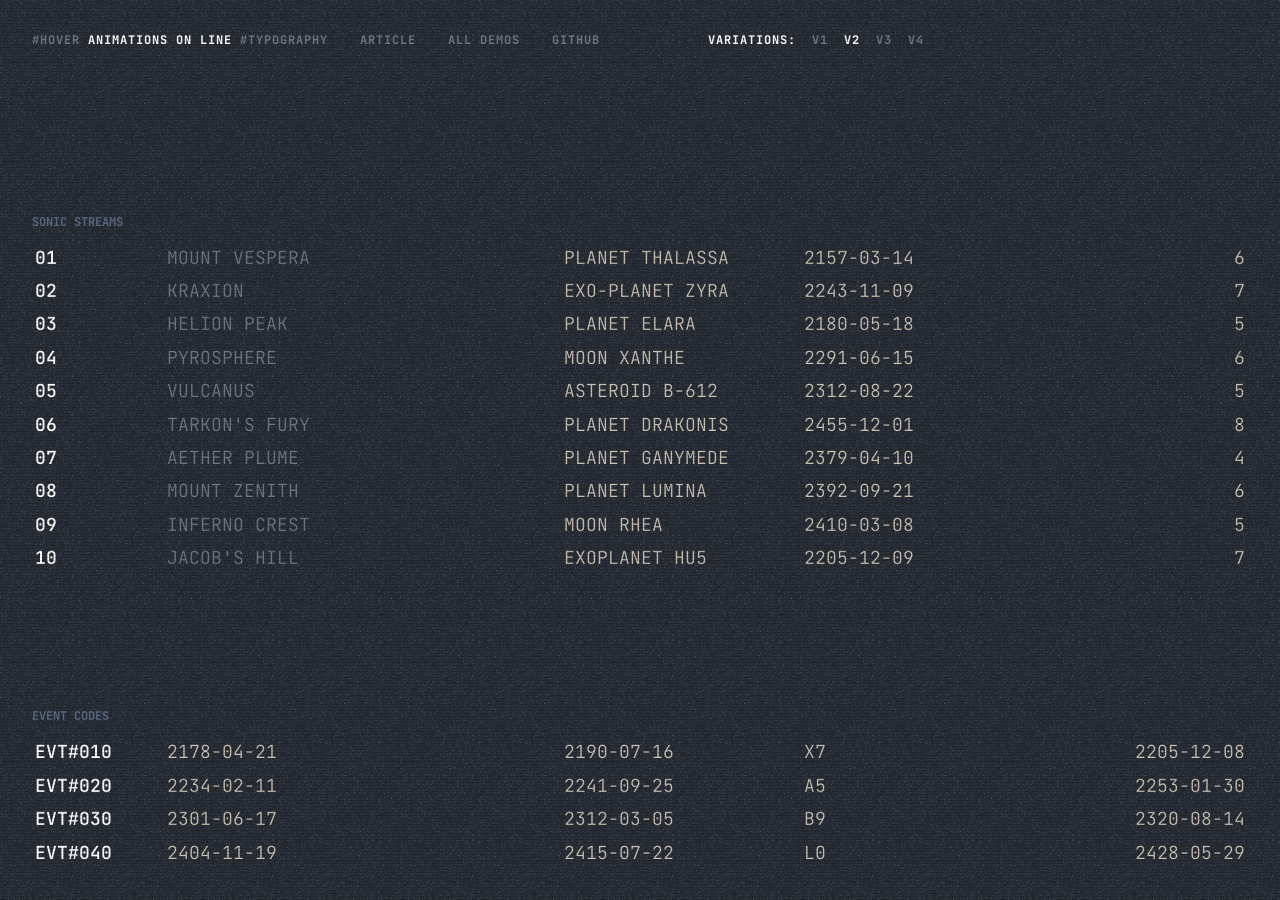
==== index2.html @ 33e53700 "Replace spans with links in list items Updated list items to include links for various locations." ====
<!DOCTYPE html>
<html lang="en" class="no-js loading">
  <head>
    <meta charset="UTF-8" />
    <meta name="viewport" content="width=device-width, initial-scale=1">
    <title>Line Text Hover Animations | Demo 2 | Codrops</title>
    <meta name="description" content="" />
    <meta name="keywords" content="" />
    <meta name="author" content="Codrops" />
    <link rel="shortcut icon" href="favicon.ico">
    <link rel="preconnect" href="https://fonts.googleapis.com">
    <link rel="preconnect" href="https://fonts.gstatic.com" crossorigin>
    <link href="https://fonts.googleapis.com/css2?family=JetBrains+Mono:ital,wght@0,100..800;1,100..800&family=Nanum+Gothic+Coding&display=swap" rel="stylesheet">
    <link rel="stylesheet" type="text/css" href="css/base.css" />
    <script>document.documentElement.className="js";</script>
    <script src="//tympanus.net/codrops/adpacks/analytics.js"></script>
  </head>
  <body class="demo-2">
    <main>
      <header class="frame">
        <h1 class="frame__title hover-effect hover-effect--bg"><a class="hover-effect hover-effect--bg" href="https://tympanus.net/codrops/demos/?tag=hover">#Hover</a> Animations on Line <a class="hover-effect hover-effect--bg" href="https://tympanus.net/codrops/demos/?tag=typography">#Typography</a></h1> 
        <a class="frame__back hover-effect hover-effect--bg" href="https://tympanus.net/codrops/?p=78645">Article</a>
        <a class="frame__archive hover-effect hover-effect--bg" href="https://tympanus.net/codrops/demos/">All demos</a>
        <a class="frame__github hover-effect hover-effect--bg" href="https://github.com/codrops/LineTextHoverAnimations/">GitHub</a>
        <nav class="frame__demos">
          <span>Variations:</span>
          <a class="hover-effect hover-effect--bg" href="index.html">V1</a>
          <span>V2</span>
          <a class="hover-effect hover-effect--bg" href="index3.html">V3</a>
          <a class="hover-effect hover-effect--bg" href="index4.html">V4</a>
        </nav>
      </header>
      <section class="content">
        <h2 class="content__title">Sonic Streams</h2>
        <ul class="list list--bg list--bg-west">
            <li class="list__item">
              <span class="list__item-col hover-effect hover-effect--bg"><a href="#">Mount Vespera</a></span>
              <span class="list__item-col hover-effect hover-effect--bg">Planet Thalassa</span>
              <span class="list__item-col hover-effect hover-effect--bg">2157-03-14</span>
              <span class="list__item-col hover-effect hover-effect--bg">6</span>
          </li>
          <li class="list__item">
              <span class="list__item-col hover-effect hover-effect--bg"><a href="#">Kraxion</a></span>
              <span class="list__item-col hover-effect hover-effect--bg">Exo-Planet Zyra</span>
              <span class="list__item-col hover-effect hover-effect--bg">2243-11-09</span>
              <span class="list__item-col hover-effect hover-effect--bg">7</span>
          </li>
          <li class="list__item">
              <span class="list__item-col hover-effect hover-effect--bg"><a href="#">Helion Peak</a></span>
              <span class="list__item-col hover-effect hover-effect--bg">Planet Elara</span>
              <span class="list__item-col hover-effect hover-effect--bg">2180-05-18</span>
              <span class="list__item-col hover-effect hover-effect--bg">5</span>
          </li>
          <li class="list__item">
              <span class="list__item-col hover-effect hover-effect--bg"><a href="#">Pyrosphere</a></span>
              <span class="list__item-col hover-effect hover-effect--bg">Moon Xanthe</span>
              <span class="list__item-col hover-effect hover-effect--bg">2291-06-15</span>
              <span class="list__item-col hover-effect hover-effect--bg">6</span>
          </li>
          <li class="list__item">
              <span class="list__item-col hover-effect hover-effect--bg"><a href="#">Vulcanus</a></span>
              <span class="list__item-col hover-effect hover-effect--bg">Asteroid B-612</span>
              <span class="list__item-col hover-effect hover-effect--bg">2312-08-22</span>
              <span class="list__item-col hover-effect hover-effect--bg">5</span>
          </li>
          <li class="list__item">
              <span class="list__item-col hover-effect hover-effect--bg"><a href="#">Tarkon's Fury</a></span>
              <span class="list__item-col hover-effect hover-effect--bg">Planet Drakonis</span>
              <span class="list__item-col hover-effect hover-effect--bg">2455-12-01</span>
              <span class="list__item-col hover-effect hover-effect--bg">8</span>
          </li>
          <li class="list__item">
              <span class="list__item-col hover-effect hover-effect--bg"><a href="#">Aether Plume</a></span>
              <span class="list__item-col hover-effect hover-effect--bg">Planet Ganymede</span>
              <span class="list__item-col hover-effect hover-effect--bg">2379-04-10</span>
              <span class="list__item-col hover-effect hover-effect--bg">4</span>
          </li>
          <li class="list__item">
              <span class="list__item-col hover-effect hover-effect--bg"><a href="#">Mount Zenith</a></span>
              <span class="list__item-col hover-effect hover-effect--bg">Planet Lumina</span>
              <span class="list__item-col hover-effect hover-effect--bg">2392-09-21</span>
              <span class="list__item-col hover-effect hover-effect--bg">6</span>
          </li>
          <li class="list__item">
              <span class="list__item-col hover-effect hover-effect--bg"><a href="#">Inferno Crest</a></span>
              <span class="list__item-col hover-effect hover-effect--bg">Moon Rhea</span>
              <span class="list__item-col hover-effect hover-effect--bg">2410-03-08</span>
              <span class="list__item-col hover-effect hover-effect--bg">5</span>
          </li>
          <li class="list__item">
              <span class="list__item-col hover-effect hover-effect--bg"><a href="#">Jacob's Hill</a></span>
              <span class="list__item-col hover-effect hover-effect--bg">Exoplanet HU5</span>
              <span class="list__item-col hover-effect hover-effect--bg">2205-12-09</span>
              <span class="list__item-col hover-effect hover-effect--bg">7</span>
          </li>
        </ul>
        <h2 class="content__title spacer">Event Codes</h2>
        <ul class="list list--alt">
          <li class="list__item">
            <span class="list__item-col hover-effect hover-effect--bg">2178-04-21</span>
            <span class="list__item-col hover-effect hover-effect--bg">2190-07-16</span>
            <span class="list__item-col hover-effect hover-effect--bg">X7</span>
            <span class="list__item-col hover-effect hover-effect--bg">2205-12-08</span>
          </li>
          <li class="list__item">
            <span class="list__item-col hover-effect hover-effect--bg">2234-02-11</span>
            <span class="list__item-col hover-effect hover-effect--bg">2241-09-25</span>
            <span class="list__item-col hover-effect hover-effect--bg">A5</span>
            <span class="list__item-col hover-effect hover-effect--bg">2253-01-30</span>
          </li>
          <li class="list__item">
            <span class="list__item-col hover-effect hover-effect--bg">2301-06-17</span>
            <span class="list__item-col hover-effect hover-effect--bg">2312-03-05</span>
            <span class="list__item-col hover-effect hover-effect--bg">B9</span>
            <span class="list__item-col hover-effect hover-effect--bg">2320-08-14</span>
          </li>
          <li class="list__item">
            <span class="list__item-col hover-effect hover-effect--bg">2404-11-19</span>
            <span class="list__item-col hover-effect hover-effect--bg">2415-07-22</span>
            <span class="list__item-col hover-effect hover-effect--bg">L0</span>
            <span class="list__item-col hover-effect hover-effect--bg">2428-05-29</span>
          </li>
        </ul>
      </section>
    </main>
    <script src="https://tympanus.net/codrops/adpacks/cda_sponsor.js"></script>
    <!-- JavaScript dependencies -->
    <!-- GSAP library -->
    <script src="js/gsap.min.js"></script>

    <!-- SplitType for text manipulation: https://github.com/lukePeavey/SplitType -->
    <script src="js/split-type.min.js"></script>

    <!-- Scripts for the effect -->
    <script type="module" src="js/effect-2/index.js"></script>
  </body>
</html>
---- css/base.css ----
*,
*::after,
*::before {
	box-sizing: border-box;
}

:root {
	font-size: 16px;
	--page-padding: 2rem;
	--color-text: #000;
	--color-bg: #fff;
	--color-link: rgba(0,0,0,0.8);
	--color-link-hover: #000;
	--color-list-item: #000;
	--color-title: #000;
	--color-number: #000;
  --color-bg-effect: white;
  --blendmode-effect: difference;
  --bg-blur: 0px;
  --font-size-list-item: 18px;
}

body {
	margin: 0;
	color: var(--color-text);
	background-color: var(--color-bg);
	font-family: "JetBrains Mono", monospace;
	font-weight: 300;
	font-optical-sizing: auto;
	text-transform: uppercase;
	-webkit-font-smoothing: antialiased;
	-moz-osx-font-smoothing: grayscale;
	min-height: 100vh;
}

body::after {
	content: '';
	position: absolute;
	top: 0;
	left: 0;
	height: 100%;
	width: 100%;
	background-image: repeating-linear-gradient(transparent, transparent 2px, #0000003d 3px);
	background-size: auto 100%;
	pointer-events: none;
}

.demo-2 {
	background-image: url(../img/noise.png);
	background-size: 100px, cover;
	background-position: 50% 50%;
	--color-text: #fff;
  --color-bg: #252a33;
  --color-link: #717781;
  --color-link-hover: #fff;
  --color-list-item: #c7c0b3;
  --color-title: #5b6b85;
  --color-number: #fff;
}

.demo-3 {
	--color-text: #fff;
	--color-bg: #1d2619;
	--color-link: #8adcc0;
	--color-link-hover: #fff;
	--color-list-item: #c5c5c5;
	--color-title: #41483e;
	--color-number: #fff;
}

.demo-4 {
	background-image: url(../img/noise.png), url(../img/bg.jpg);
	background-size: 100px, cover;
	background-position: 50% 50%;
	--color-text: #fff;
	--color-bg: #000;
	--color-link: #515151;
	--color-link-hover: #fff;
	--color-list-item: #ffffffd9;
	--color-title: #2d2d2d;
	--color-number: #615f60;
	--color-bg-effect: rgb(229 222 204 / 10%);
	--blendmode-effect: none;
	--bg-blur: 5px;
	--font-size-list-item: clamp(1rem, 4vw, 2rem);
}

.demo-4::after {
  display: none;
}

main {
	display: flex;
	flex-direction: column;
	min-height: 100vh;
	justify-content: space-between;
}

.demo-5 main {
	mix-blend-mode: difference;
}

a {
	text-decoration: none;
	color: var(--color-link);
	outline: none;
	cursor: pointer;
}

a:hover {
	text-decoration: none;
	color: var(--color-link-hover);
	outline: none;
}



 



/* Better focus styles from https://developer.mozilla.org/en-US/docs/Web/CSS/:focus-visible */
a:focus {
	/* Provide a fallback style for browsers
	 that don't support :focus-visible */
	outline: none;
}

a:focus-visible {
	/* Draw a very noticeable focus style for
	 keyboard-focus on browsers that do support
	 :focus-visible */
	outline: 2px solid red;
}

.unbutton {
	background: none;
	border: 0;
	padding: 0;
	margin: 0;
	font: inherit;
	cursor: pointer;
}

.unbutton:focus {
	outline: none;
}

.frame {
	font-size: 12px;
	font-weight: bold;
	letter-spacing: 1px;
	padding: var(--page-padding);
	position: relative;
	display: grid;
	grid-row-gap: 1rem;
	grid-column-gap: 2rem;
	align-items: start;
	pointer-events: none;
	justify-items: start;
	grid-template-columns: auto auto;
	grid-template-areas: 'title' 'archive' 'back' 'github' 'sponsor' 'demos';
}

.frame #cdawrap {
	justify-self: start;
}

.frame a {
  pointer-events: auto;
}

.frame__title {
  grid-area: title;
  font-size: inherit;
  font-weight: inherit;
  margin: 0;
}

.frame__back {
  grid-area: back;
  justify-self: start;
}

.frame__archive {
  grid-area: archive;
  justify-self: start;
}

.frame__sub {
  grid-area: sub;
}

.frame__github {
  grid-area: github;
}

.frame__tags {
  grid-area: tags;
}

.frame__hire {
  grid-area: hire;
}

.frame__demos {
	grid-area: demos;
	display: flex;
	gap: 1rem;
}

.content {
	display: flex;
	flex-direction: column;
	padding: 0 var(--page-padding) 2rem;
	justify-content: center;
}

.content__title {
	font-size: 12px;
	color: var(--color-title);
}

.spacer {
	margin-top: 15vh;
}

.list {
	margin: 0;
	padding: 0;
	width: 100%;
	list-style: none;
	display: flex;
	flex-direction: column;
	counter-reset: item 0;
}

.content p {
	padding: 5vh var(--page-padding) 0;
	font-size: 12px;
	max-width: 900px;
}

.list__item {
	font-size: var(--font-size-list-item);
	cursor: pointer;
	width: 100%;
	display: grid;
	color: var(--color-list-item);
	grid-column-gap: 2rem;
	padding: 0.5rem 0;
	grid-template-columns: 100%;
	justify-content: space-between;
	align-items: start;
	justify-items: start;
}

.demo-4 .list__item {
	padding: 0.85rem 0;
}

.list__item::before {
	color: var(--color-number);
  content: counter(item, decimal-leading-zero);
  counter-increment: item;
  font-weight: 500;
  padding: 3px 3px 0;
	line-height: 0.8;
}

.demo-4 .list__item::before {
	font-size: 0.8rem;
}

.list--alt .list__item::before {
  content: "EVT#" counter(item, decimal-leading-zero) "0";
}

.list__item-col {
	flex: none;
	padding: 3px 3px 0;
	line-height: 0.8;
}

.hover-effect .word {
  white-space: nowrap;
}

.hover-effect .char {
  position: relative
}

.hover-effect {
  font-kerning: none;
  position: relative;
  white-space: nowrap;
}

.hover-effect--cursor-square .char {
  --opa: 0;
}

.hover-effect--cursor-square .char::after {
	content: '';
	width: 1ch;
	top: 0;
	left: 0;
	position: absolute;
	opacity: var(--opa);
}

.hover-effect--cursor-square .char::after {
  background: currentColor;
  height: 100%;
}

.hover-effect--bg,
.hover-effect--bg-south {
  --anim: 0;
}

.hover-effect--bg::after,
.hover-effect--bg-south::after {
	content: '';
	position: absolute;
	left: 0;
	width: 100%;
	height: calc(100% + 3px);
	top: 0;
	background-color: var(--color-bg-effect);
	mix-blend-mode: var(--blendmode-effect);
	-webkit-backdrop-filter: blur(var(--bg-blur));
	backdrop-filter: blur(var(--bg-blur));
  transform-origin: 0% 50%;
	transform: scaleX(var(--anim));
}

.hover-effect--bg-south::after {
	z-index: -1;
	left: -8px;
	right: -8px;
	top: -8px;
	bottom: -8px;
	border-radius: 2px;
	height: auto;
	width: auto;
	transform-origin: 50% 100%;
	transform: scaleY(var(--anim));
}



  


@media screen and (min-width: 40em) {
	.list__item {
		grid-template-columns: auto 1fr 1fr 1fr auto;
	}
	
}

@media screen and (min-width: 53em) {
	.frame {
		grid-template-columns: auto auto auto auto 1fr 1fr;
		grid-template-areas: 'title back archive github demos sponsor';
	}
	.frame #cdawrap, 
	.frame__demos {
		justify-self: end;
	}
	.frame #cdawrap {
	  text-align: right;
	}
}

@media screen and (min-width: 73em) {
	.list__item {
		grid-template-columns: 100px 30% 1fr 1fr 1fr;
	}
	.demo-4 .list__item {
		grid-template-columns: 100px 1fr 1fr auto ;
	}
	.list__item-col:last-child {
		justify-self: end;
	}
}






/* --- Modal Styles --- */
      .media-modal {
        border: none;
        background: #111; /* Dark aesthetic background */
        color: #fff;
        padding: 0;
        width: 90%;
        max-width: 800px;
        border-radius: 8px;
        box-shadow: 0 20px 25px -5px rgba(0, 0, 0, 0.7);
        overflow: hidden;
      }

      /* Modal backdrop dimmer color */
      .media-modal::backdrop {
        background: rgba(0, 0, 0, 0.85);
        backdrop-filter: blur(4px);
      }

      .modal-header {
        display: flex;
        justify-content: flex-end;
        padding: 10px;
        background: #1a1a1a;
      }

      .close-modal-btn {
        background: transparent;
        border: none;
        color: #888;
        font-family: 'JetBrains Mono', monospace;
        cursor: pointer;
        font-size: 1rem;
        transition: color 0.2s;
      }

      .close-modal-btn:hover {
        color: #fff;
      }

      .modal-body {
        position: relative;
        padding-bottom: 56.25%; /* 16:9 Aspect Ratio */
        height: 0;
        overflow: hidden;
      }

      .modal-body iframe {
        position: absolute;
        top: 0;
        left: 0;
        width: 100%;
        height: 100%;
        border: 0;
      }

      /* Make row links look uniform without breaking typography layouts */
      .list__item-link {
        display: contents; 
        text-decoration: none;
        color: inherit;
        cursor: pointer;
      }
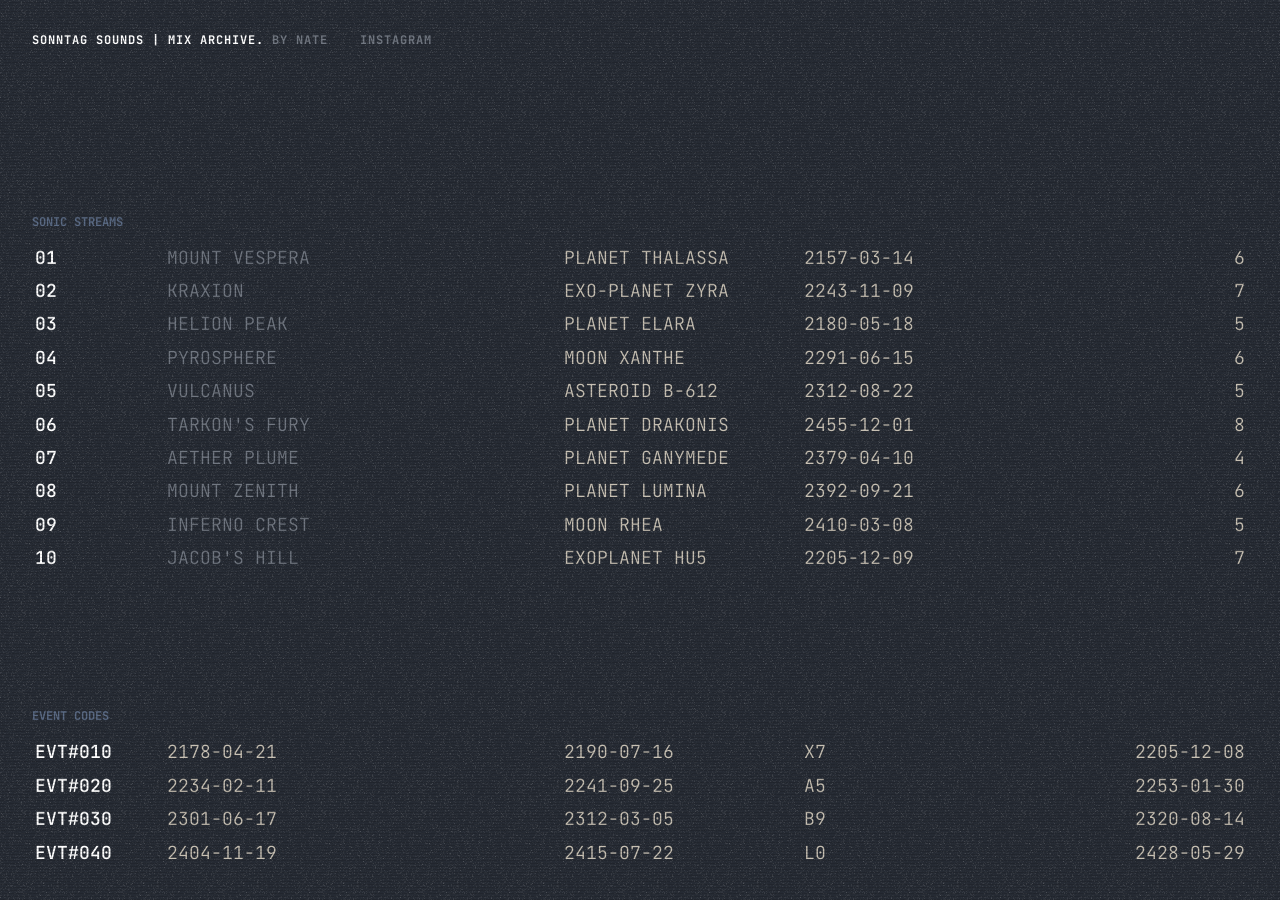
==== commit 254ed467: "Update header content and links in index2.html" ====
--- a/index2.html
+++ b/index2.html
@@ -18,10 +18,9 @@
   <body class="demo-2">
     <main>
       <header class="frame">
-        <h1 class="frame__title hover-effect hover-effect--bg"><a class="hover-effect hover-effect--bg" href="https://tympanus.net/codrops/demos/?tag=hover">#Hover</a> Animations on Line <a class="hover-effect hover-effect--bg" href="https://tympanus.net/codrops/demos/?tag=typography">#Typography</a></h1> 
-        <a class="frame__back hover-effect hover-effect--bg" href="https://tympanus.net/codrops/?p=78645">Article</a>
-        <a class="frame__archive hover-effect hover-effect--bg" href="https://tympanus.net/codrops/demos/">All demos</a>
-        <a class="frame__github hover-effect hover-effect--bg" href="https://github.com/codrops/LineTextHoverAnimations/">GitHub</a>
+        <h1 class="frame__title hover-effect hover-effect--bg">SONNTAG SOUNDS | MIX ARCHIVE. <a href="http://www.nateok.com">BY NATE</a></h1> 
+        <a class="frame__back hover-effect hover-effect--bg" href="https://instagram.com/seenbynate">INSTAGRAM</a>
+        <!--
         <nav class="frame__demos">
           <span>Variations:</span>
           <a class="hover-effect hover-effect--bg" href="index.html">V1</a>
@@ -29,6 +28,7 @@
           <a class="hover-effect hover-effect--bg" href="index3.html">V3</a>
           <a class="hover-effect hover-effect--bg" href="index4.html">V4</a>
         </nav>
+        -->
       </header>
       <section class="content">
         <h2 class="content__title">Sonic Streams</h2>
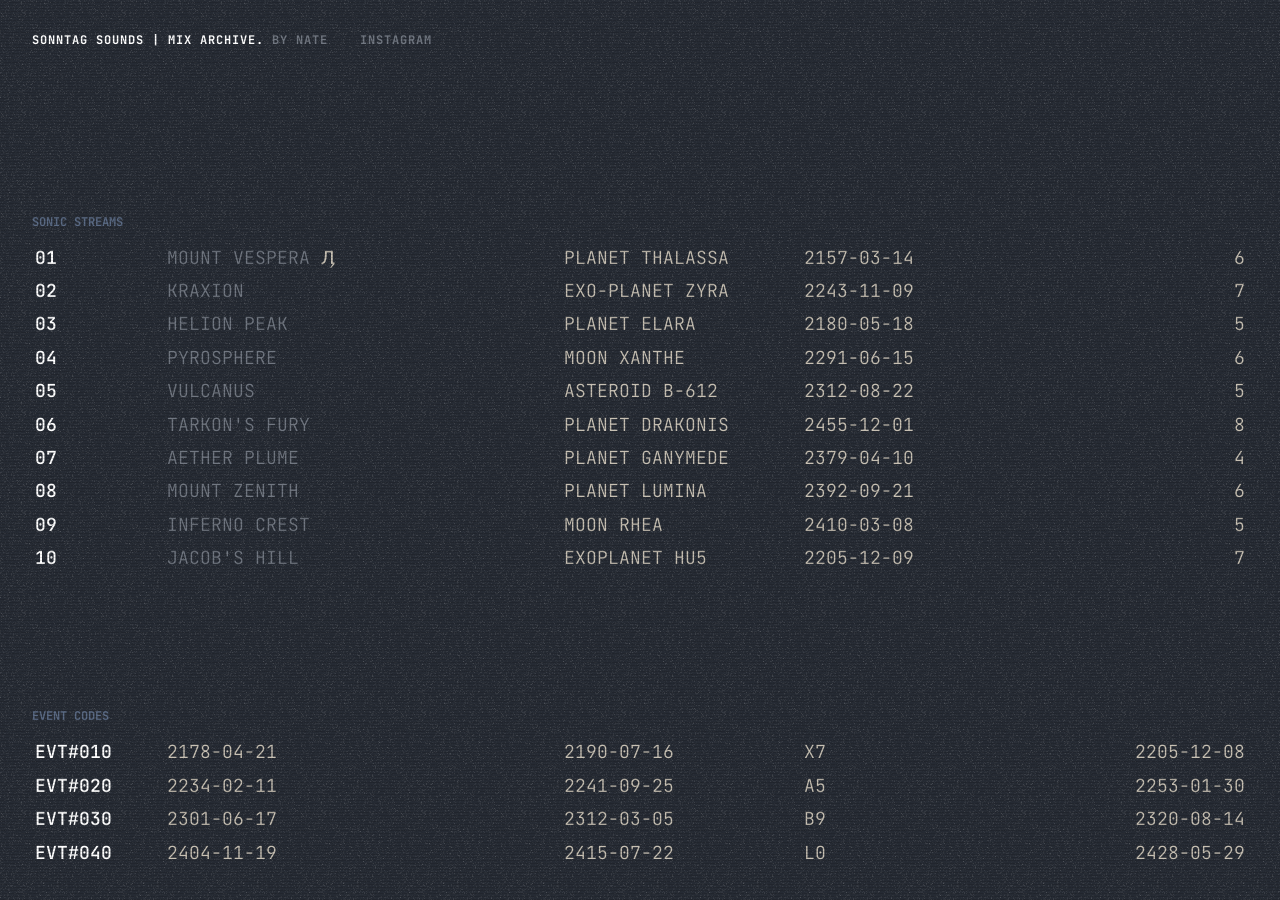
==== commit 8ad798f4: "Add special character to Mount Vespera link" ====
--- a/index2.html
+++ b/index2.html
@@ -18,7 +18,7 @@
   <body class="demo-2">
     <main>
       <header class="frame">
-        <h1 class="frame__title hover-effect hover-effect--bg">SONNTAG SOUNDS | MIX ARCHIVE. <a href="http://www.nateok.com">BY NATE</a></h1> 
+        <h1 class="frame__title hover-effect hover-effect--bg">SONNTAG SOUNDS | MIX ARCHIVE. <a class="frame__back hover-effect hover-effect--bg" href="http://www.nateok.com">BY NATE</a></h1> 
         <a class="frame__back hover-effect hover-effect--bg" href="https://instagram.com/seenbynate">INSTAGRAM</a>
         <!--
         <nav class="frame__demos">
@@ -34,7 +34,7 @@
         <h2 class="content__title">Sonic Streams</h2>
         <ul class="list list--bg list--bg-west">
             <li class="list__item">
-              <span class="list__item-col hover-effect hover-effect--bg"><a href="#">Mount Vespera</a></span>
+              <span class="list__item-col hover-effect hover-effect--bg"><a href="#">Mount Vespera</a> &#1222;</span>
               <span class="list__item-col hover-effect hover-effect--bg">Planet Thalassa</span>
               <span class="list__item-col hover-effect hover-effect--bg">2157-03-14</span>
               <span class="list__item-col hover-effect hover-effect--bg">6</span>
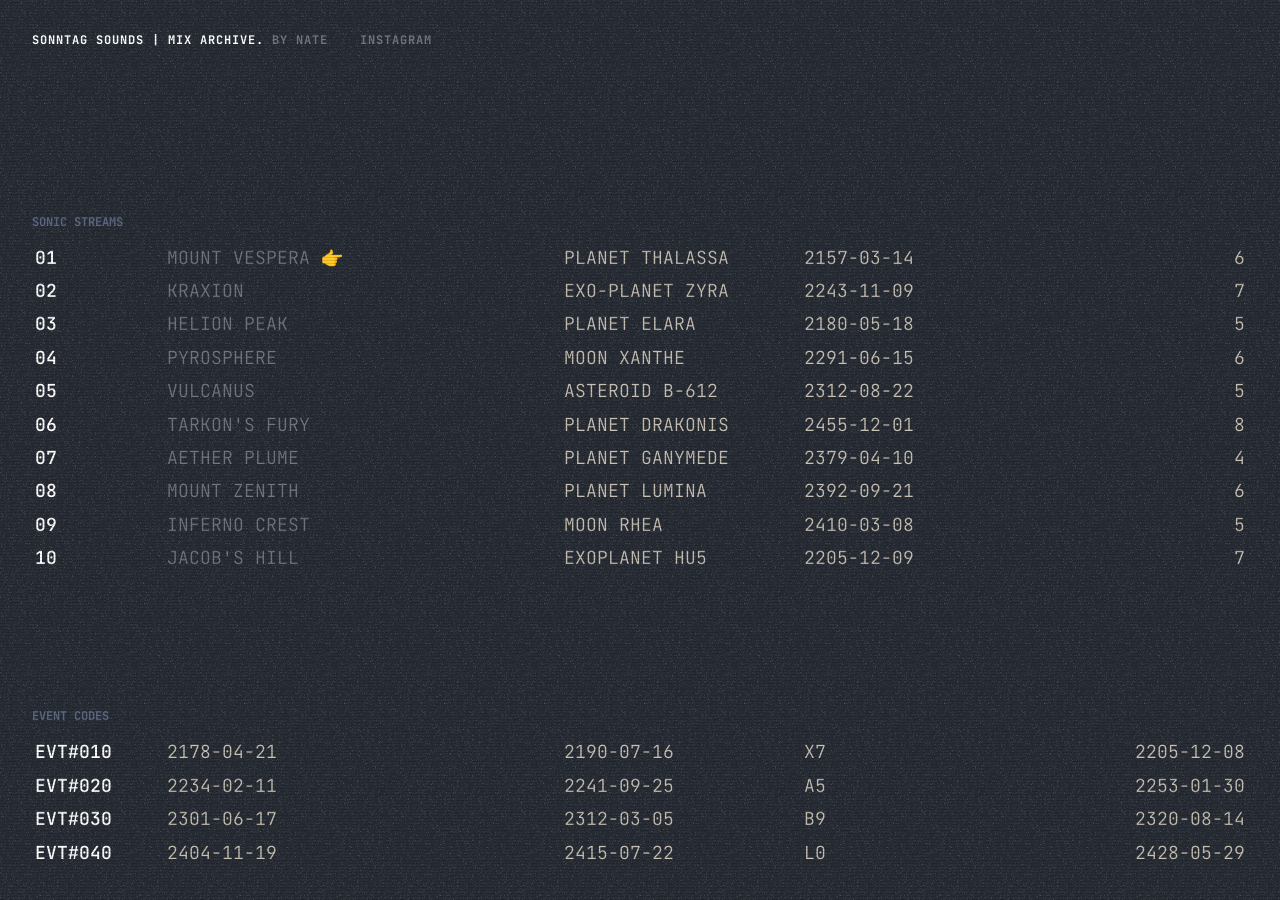
==== commit 1bd3b0c0: "Update index2.html" ====
--- a/index2.html
+++ b/index2.html
@@ -34,7 +34,7 @@
         <h2 class="content__title">Sonic Streams</h2>
         <ul class="list list--bg list--bg-west">
             <li class="list__item">
-              <span class="list__item-col hover-effect hover-effect--bg"><a href="#">Mount Vespera</a> &#1222;</span>
+              <span class="list__item-col hover-effect hover-effect--bg"><a href="#">Mount Vespera</a> &#128073;</span>
               <span class="list__item-col hover-effect hover-effect--bg">Planet Thalassa</span>
               <span class="list__item-col hover-effect hover-effect--bg">2157-03-14</span>
               <span class="list__item-col hover-effect hover-effect--bg">6</span>
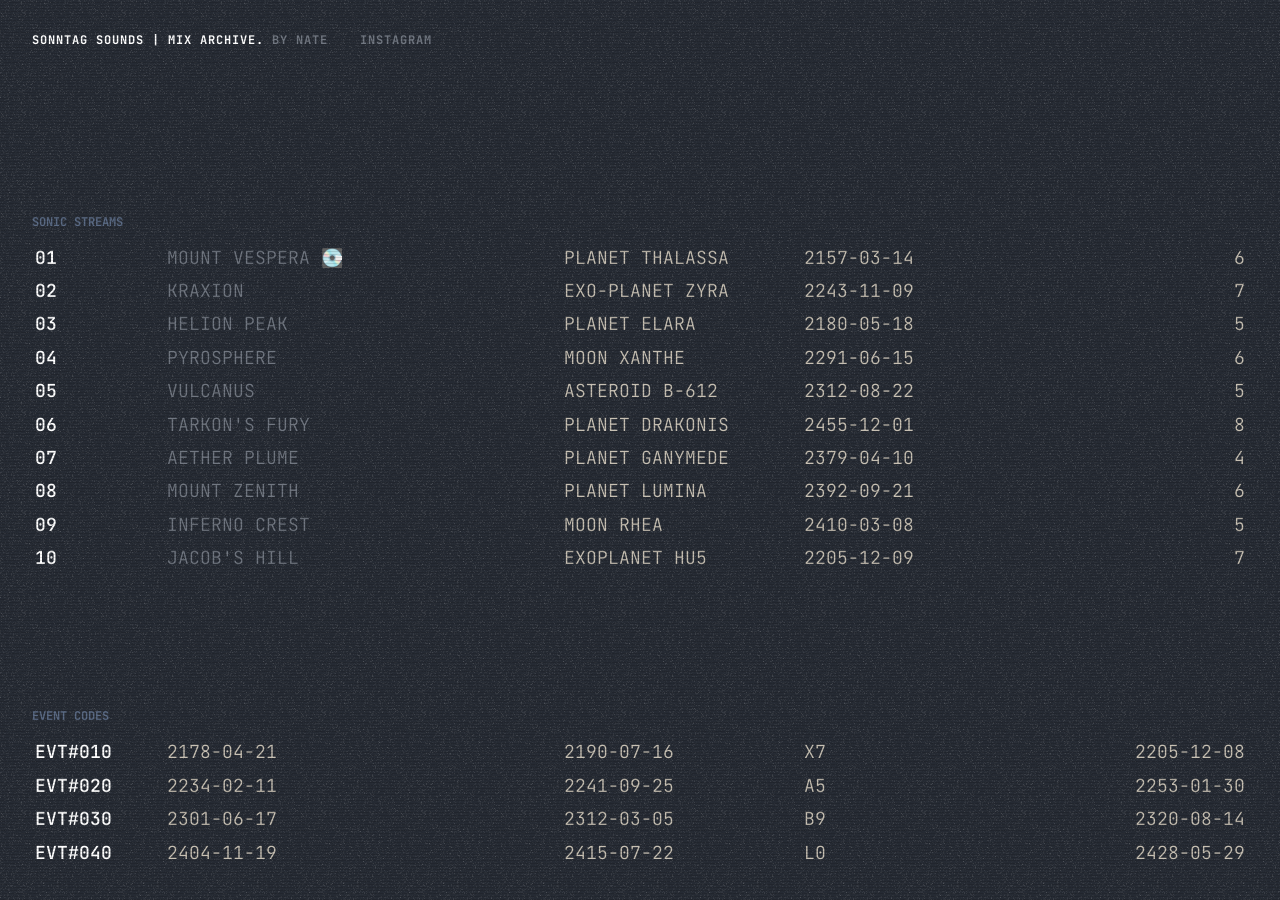
==== commit c1e6708f: "Change emoji from pointing hand to crystal ball" ====
--- a/index2.html
+++ b/index2.html
@@ -34,7 +34,7 @@
         <h2 class="content__title">Sonic Streams</h2>
         <ul class="list list--bg list--bg-west">
             <li class="list__item">
-              <span class="list__item-col hover-effect hover-effect--bg"><a href="#">Mount Vespera</a> &#128073;</span>
+              <span class="list__item-col hover-effect hover-effect--bg"><a href="#">Mount Vespera</a> &#128189;</span>
               <span class="list__item-col hover-effect hover-effect--bg">Planet Thalassa</span>
               <span class="list__item-col hover-effect hover-effect--bg">2157-03-14</span>
               <span class="list__item-col hover-effect hover-effect--bg">6</span>
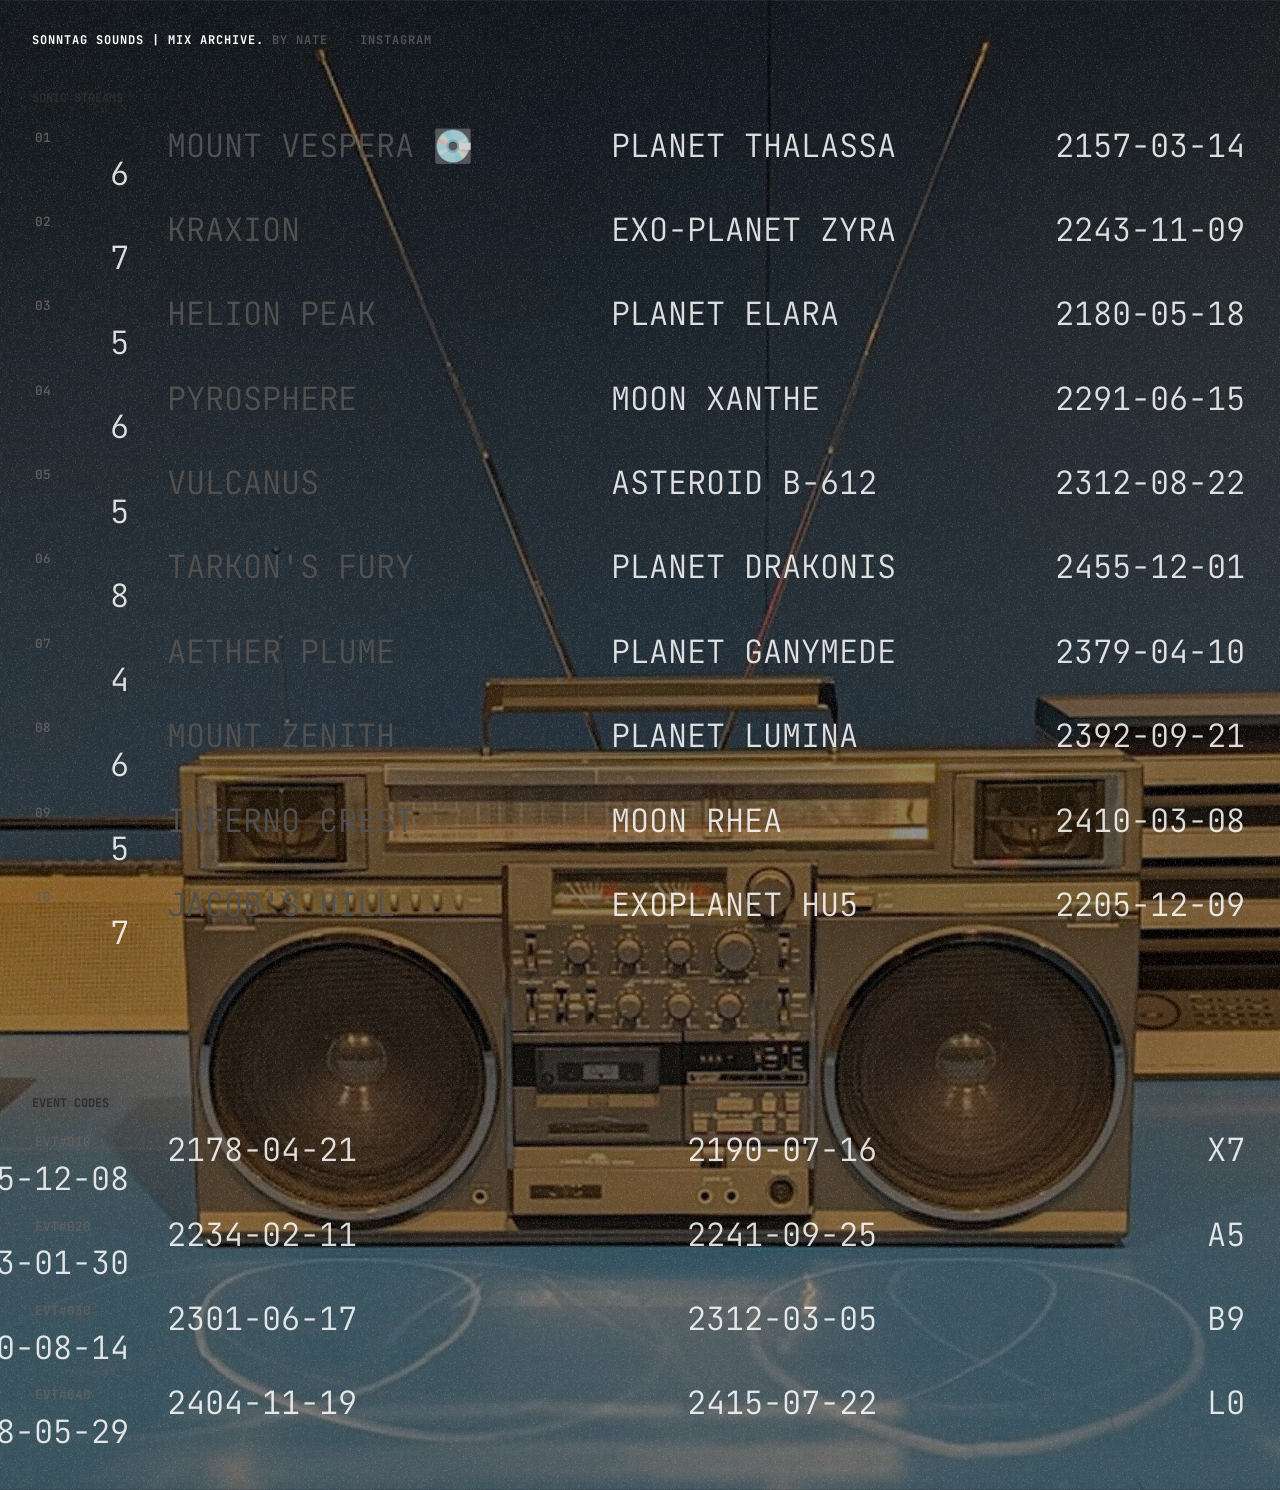
==== commit 32719600: "Change body class from 'demo-2' to 'demo-4'" ====
--- a/index2.html
+++ b/index2.html
@@ -15,7 +15,7 @@
     <script>document.documentElement.className="js";</script>
     <script src="//tympanus.net/codrops/adpacks/analytics.js"></script>
   </head>
-  <body class="demo-2">
+  <body class="demo-4">
     <main>
       <header class="frame">
         <h1 class="frame__title hover-effect hover-effect--bg">SONNTAG SOUNDS | MIX ARCHIVE. <a class="frame__back hover-effect hover-effect--bg" href="http://www.nateok.com">BY NATE</a></h1> 
--- a/css/base.css
+++ b/css/base.css
@@ -46,7 +46,7 @@
 }
 
 .demo-2 {
-	background-image: url(../img/noise.png);
+	background-image: url(../img/noise.png), url(../img/bg.jpg);
 	background-size: 100px, cover;
 	background-position: 50% 50%;
 	--color-text: #fff;
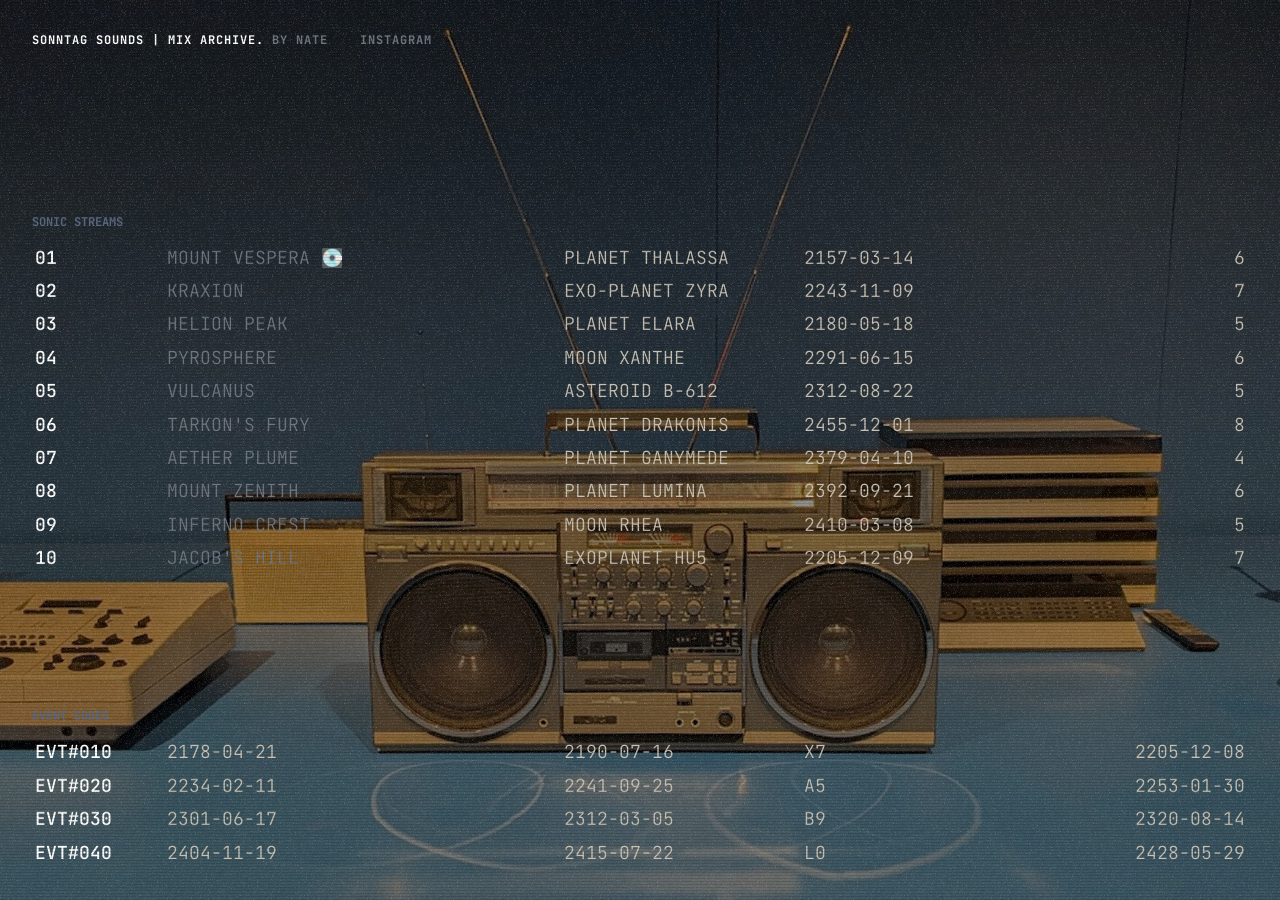
==== commit defedcf5: "Change body class from 'demo-4' to 'demo-2'" ====
--- a/index2.html
+++ b/index2.html
@@ -15,7 +15,7 @@
     <script>document.documentElement.className="js";</script>
     <script src="//tympanus.net/codrops/adpacks/analytics.js"></script>
   </head>
-  <body class="demo-4">
+  <body class="demo-2">
     <main>
       <header class="frame">
         <h1 class="frame__title hover-effect hover-effect--bg">SONNTAG SOUNDS | MIX ARCHIVE. <a class="frame__back hover-effect hover-effect--bg" href="http://www.nateok.com">BY NATE</a></h1> 
